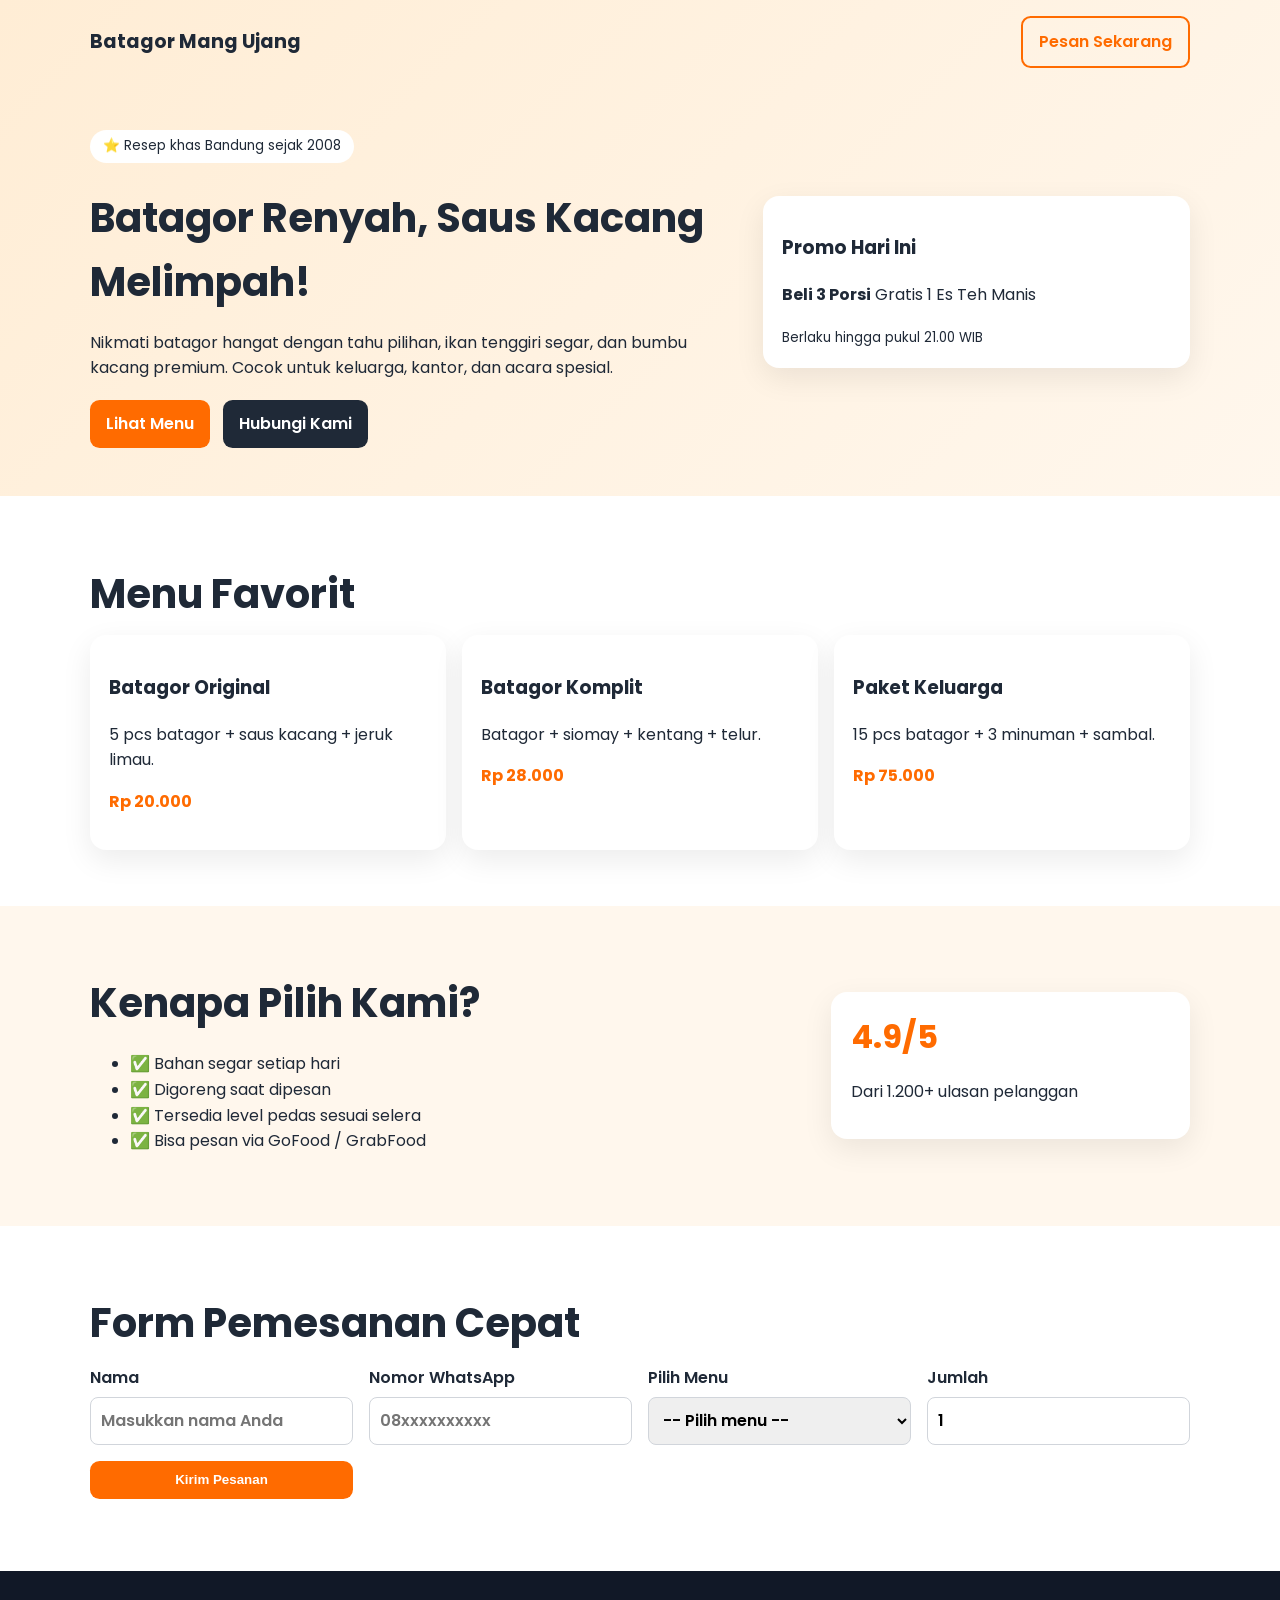
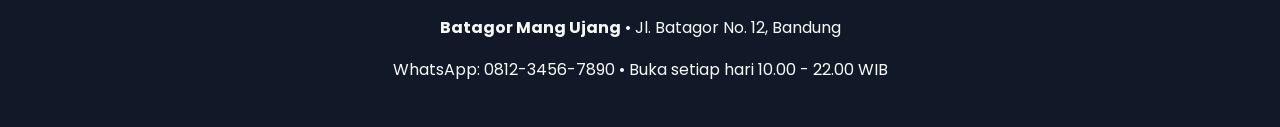
==== index.html @ 0486c5aa "Buat website penjualan batagor" ====
<!DOCTYPE html>
<html lang="id">
<head>
  <meta charset="UTF-8" />
  <meta name="viewport" content="width=device-width, initial-scale=1.0" />
  <title>Batagor Mang Ujang | Lezat & Gurih</title>
  <link rel="preconnect" href="https://fonts.googleapis.com">
  <link rel="preconnect" href="https://fonts.gstatic.com" crossorigin>
  <link href="https://fonts.googleapis.com/css2?family=Poppins:wght@400;600;700&display=swap" rel="stylesheet">
  <link rel="stylesheet" href="styles.css" />
</head>
<body>
  <header class="hero">
    <nav class="nav container">
      <h1 class="logo">Batagor Mang Ujang</h1>
      <a class="btn btn-outline" href="#pesan">Pesan Sekarang</a>
    </nav>

    <section class="hero-content container">
      <div>
        <p class="badge">⭐ Resep khas Bandung sejak 2008</p>
        <h2>Batagor Renyah, Saus Kacang Melimpah!</h2>
        <p class="subtitle">
          Nikmati batagor hangat dengan tahu pilihan, ikan tenggiri segar,
          dan bumbu kacang premium. Cocok untuk keluarga, kantor, dan acara spesial.
        </p>
        <div class="hero-actions">
          <a class="btn" href="#menu">Lihat Menu</a>
          <a class="btn btn-light" href="#kontak">Hubungi Kami</a>
        </div>
      </div>
      <div class="hero-card">
        <h3>Promo Hari Ini</h3>
        <p><strong>Beli 3 Porsi</strong> Gratis 1 Es Teh Manis</p>
        <small>Berlaku hingga pukul 21.00 WIB</small>
      </div>
    </section>
  </header>

  <main>
    <section id="menu" class="section container">
      <h2>Menu Favorit</h2>
      <div class="grid">
        <article class="card">
          <h3>Batagor Original</h3>
          <p>5 pcs batagor + saus kacang + jeruk limau.</p>
          <p class="price">Rp 20.000</p>
        </article>
        <article class="card">
          <h3>Batagor Komplit</h3>
          <p>Batagor + siomay + kentang + telur.</p>
          <p class="price">Rp 28.000</p>
        </article>
        <article class="card">
          <h3>Paket Keluarga</h3>
          <p>15 pcs batagor + 3 minuman + sambal.</p>
          <p class="price">Rp 75.000</p>
        </article>
      </div>
    </section>

    <section class="section section-alt">
      <div class="container benefit-wrap">
        <div>
          <h2>Kenapa Pilih Kami?</h2>
          <ul>
            <li>✅ Bahan segar setiap hari</li>
            <li>✅ Digoreng saat dipesan</li>
            <li>✅ Tersedia level pedas sesuai selera</li>
            <li>✅ Bisa pesan via GoFood / GrabFood</li>
          </ul>
        </div>
        <div class="rating-card">
          <p class="rating">4.9/5</p>
          <p>Dari 1.200+ ulasan pelanggan</p>
        </div>
      </div>
    </section>

    <section id="pesan" class="section container">
      <h2>Form Pemesanan Cepat</h2>
      <form id="orderForm" class="order-form">
        <label>
          Nama
          <input type="text" id="nama" required placeholder="Masukkan nama Anda" />
        </label>
        <label>
          Nomor WhatsApp
          <input type="tel" id="wa" required placeholder="08xxxxxxxxxx" />
        </label>
        <label>
          Pilih Menu
          <select id="menuPilihan" required>
            <option value="">-- Pilih menu --</option>
            <option>Batagor Original - Rp 20.000</option>
            <option>Batagor Komplit - Rp 28.000</option>
            <option>Paket Keluarga - Rp 75.000</option>
          </select>
        </label>
        <label>
          Jumlah
          <input type="number" id="jumlah" min="1" value="1" required />
        </label>
        <button type="submit" class="btn">Kirim Pesanan</button>
      </form>
      <p id="result" class="result" aria-live="polite"></p>
    </section>
  </main>

  <footer id="kontak" class="footer">
    <div class="container">
      <p><strong>Batagor Mang Ujang</strong> • Jl. Batagor No. 12, Bandung</p>
      <p>WhatsApp: 0812-3456-7890 • Buka setiap hari 10.00 - 22.00 WIB</p>
    </div>
  </footer>

  <script src="script.js"></script>
</body>
</html>
---- styles.css ----
:root {
  --primary: #ff6b00;
  --dark: #1f2937;
  --light: #fff7ed;
  --white: #ffffff;
}

* { box-sizing: border-box; }
body {
  margin: 0;
  font-family: "Poppins", sans-serif;
  color: var(--dark);
  background: #fff;
  line-height: 1.6;
}

.container {
  width: min(1100px, 92%);
  margin: 0 auto;
}

.hero {
  background: linear-gradient(135deg, #ffedd5, #fff7ed);
  padding-bottom: 3rem;
}

.nav {
  display: flex;
  justify-content: space-between;
  align-items: center;
  padding: 1rem 0;
}

.logo { margin: 0; font-size: 1.2rem; }

.hero-content {
  display: grid;
  grid-template-columns: 1.5fr 1fr;
  gap: 2rem;
  align-items: center;
  padding-top: 2rem;
}

.badge {
  display: inline-block;
  background: var(--white);
  padding: 0.35rem 0.8rem;
  border-radius: 999px;
  font-size: 0.85rem;
}

h2 { font-size: clamp(1.8rem, 4vw, 2.5rem); margin: 0.6rem 0; }
.subtitle { max-width: 60ch; }

.hero-actions { display: flex; gap: 0.8rem; margin-top: 1.2rem; }

.btn {
  display: inline-block;
  text-decoration: none;
  background: var(--primary);
  color: white;
  border: none;
  padding: 0.7rem 1rem;
  border-radius: 0.6rem;
  cursor: pointer;
  font-weight: 600;
}

.btn-light { background: var(--dark); }
.btn-outline {
  background: transparent;
  border: 2px solid var(--primary);
  color: var(--primary);
}

.hero-card, .card, .rating-card {
  background: var(--white);
  border-radius: 1rem;
  padding: 1.2rem;
  box-shadow: 0 10px 30px rgba(0, 0, 0, 0.08);
}

.section { padding: 3.5rem 0; }
.section-alt { background: var(--light); }

.grid {
  display: grid;
  grid-template-columns: repeat(auto-fit, minmax(220px, 1fr));
  gap: 1rem;
}

.price { color: var(--primary); font-weight: 700; }

.benefit-wrap {
  display: grid;
  grid-template-columns: 2fr 1fr;
  gap: 1.5rem;
  align-items: center;
}

.rating {
  margin: 0;
  font-size: 2rem;
  font-weight: 700;
  color: var(--primary);
}

.order-form {
  display: grid;
  grid-template-columns: repeat(auto-fit, minmax(220px, 1fr));
  gap: 1rem;
}

label { display: flex; flex-direction: column; gap: 0.4rem; font-weight: 600; }
input, select {
  padding: 0.65rem;
  border: 1px solid #d1d5db;
  border-radius: 0.5rem;
  font: inherit;
}

.result {
  margin-top: 1rem;
  font-weight: 600;
}

.footer {
  background: #111827;
  color: #f9fafb;
  padding: 1.8rem 0;
  text-align: center;
}

@media (max-width: 800px) {
  .hero-content,
  .benefit-wrap {
    grid-template-columns: 1fr;
  }
}
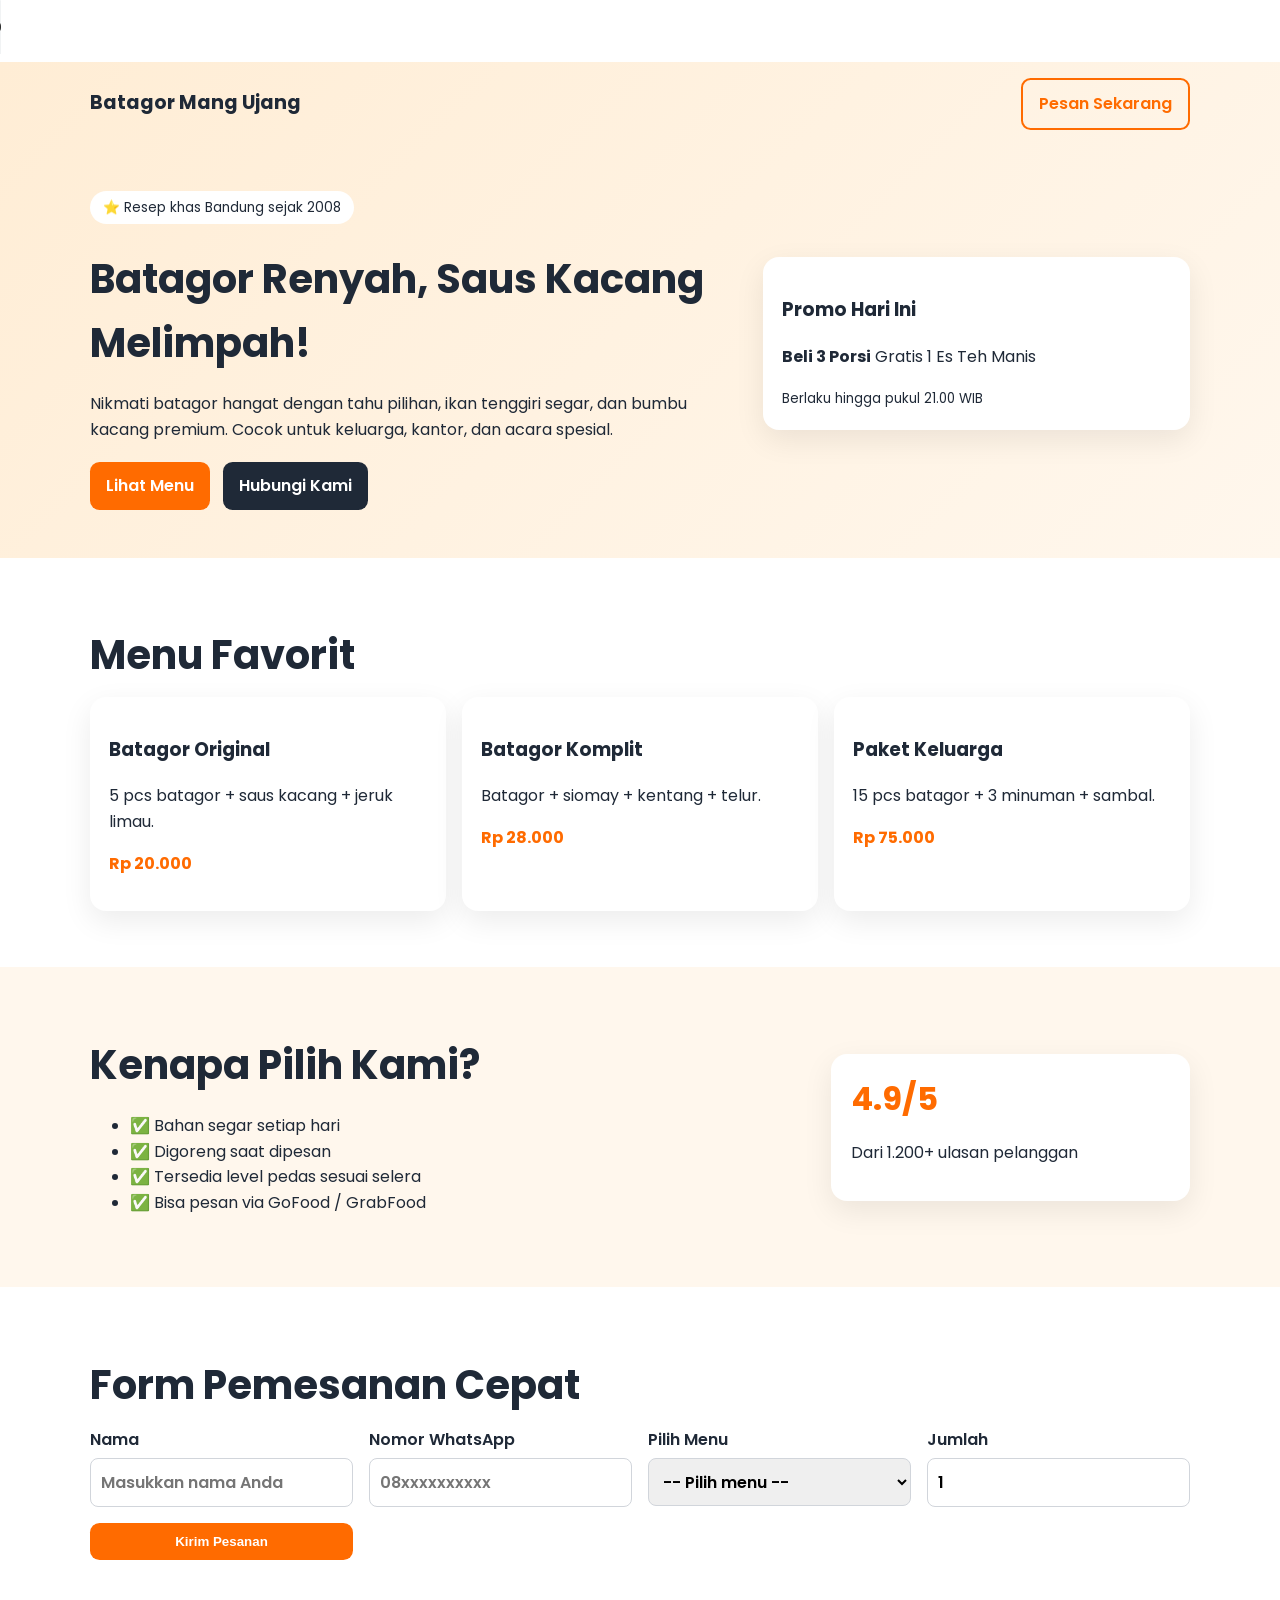
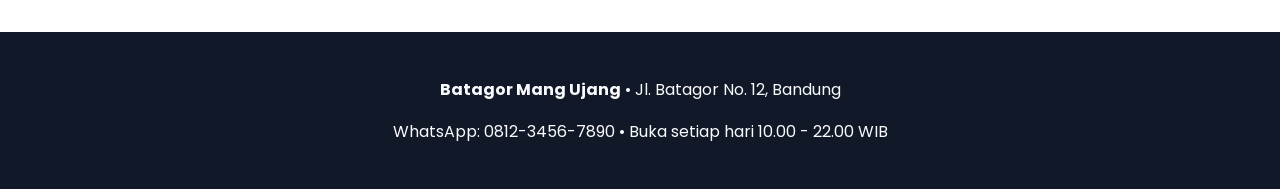
==== commit 4905568d: "tes" ====
--- a/index.html
+++ b/index.html
@@ -10,6 +10,10 @@
   <link rel="stylesheet" href="styles.css" />
 </head>
 <body>
+  <audio controls>
+    <source src="batagorujang.mp3" type="mp3">
+    Browser Anda tidak mendukung pemutar audio.
+  </audio>
   <header class="hero">
     <nav class="nav container">
       <h1 class="logo">Batagor Mang Ujang</h1>
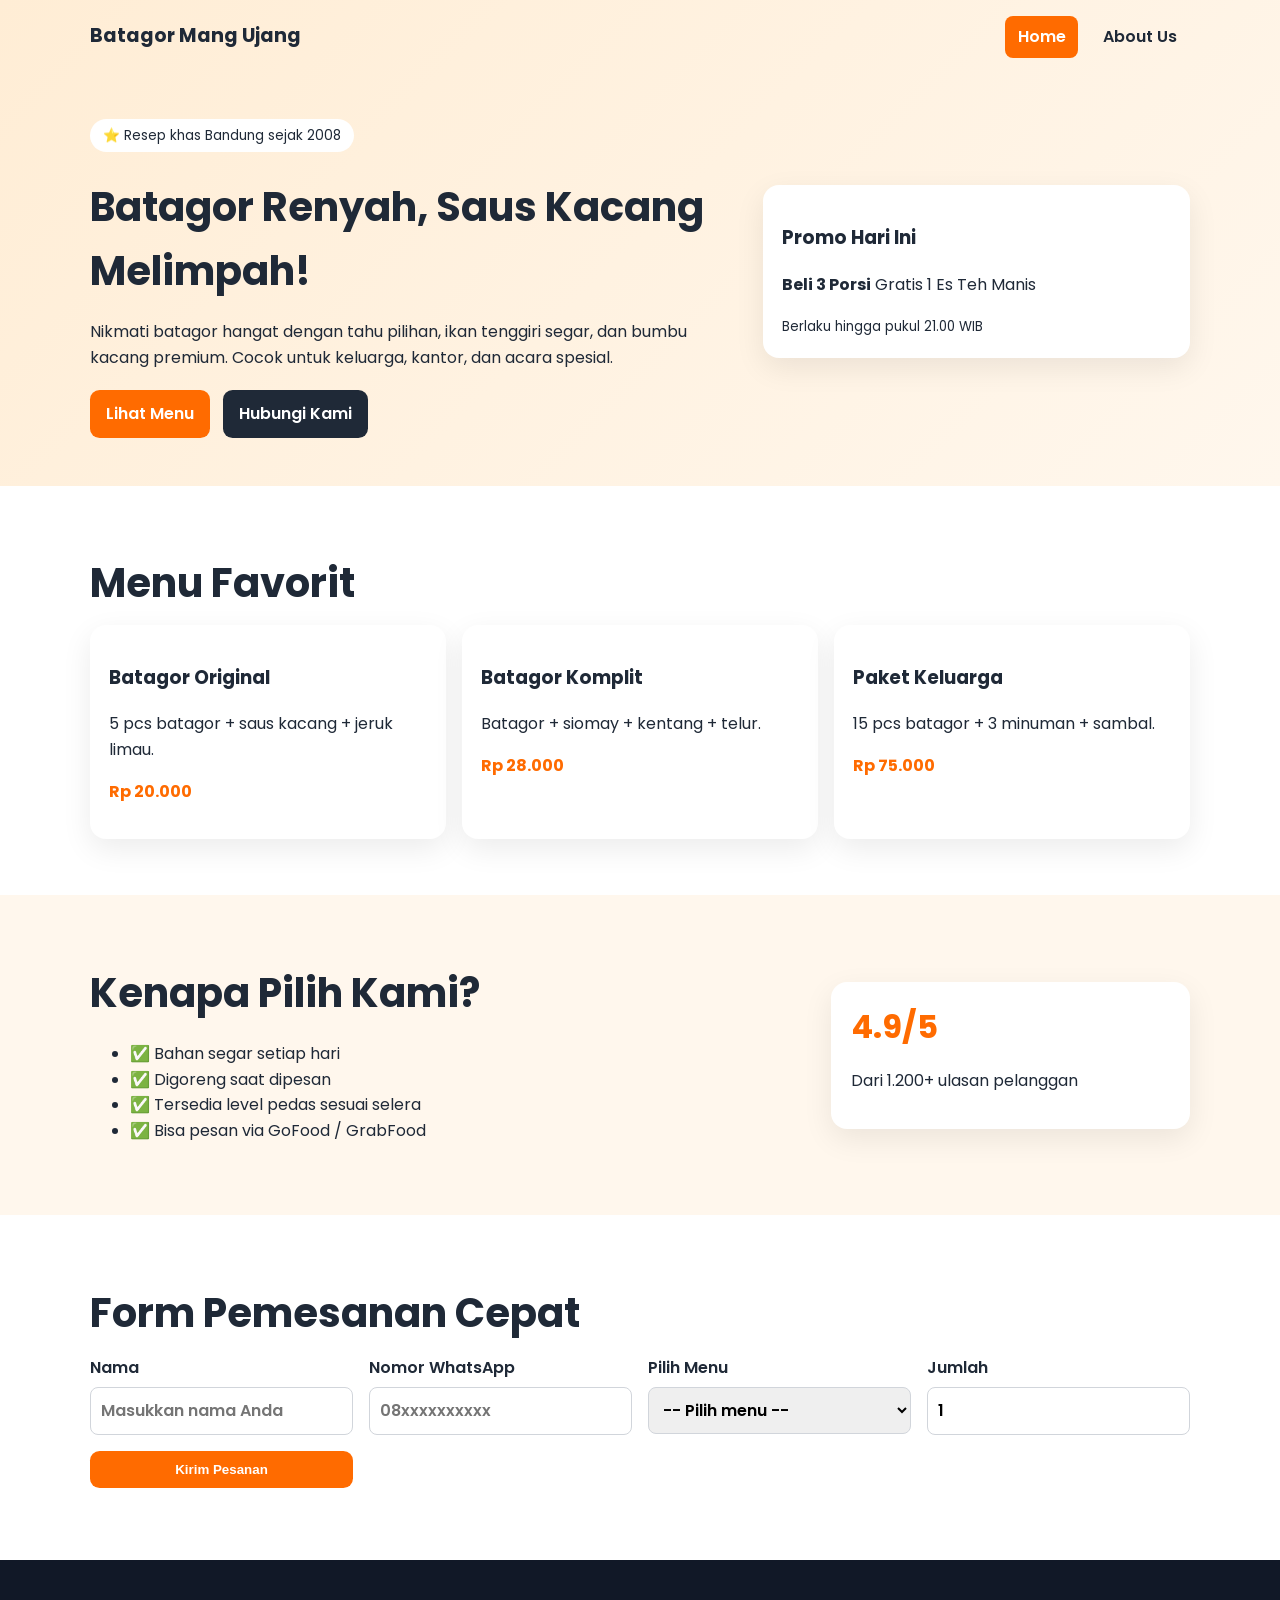
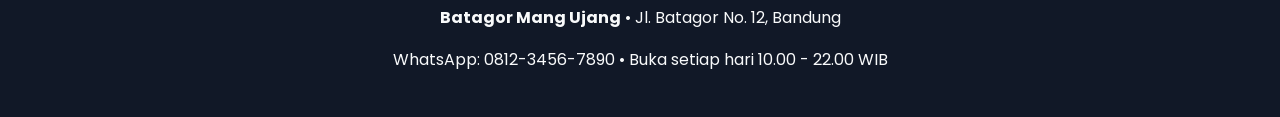
==== commit 66d42b5d: "Tambah halaman About Us dan navigasi header" ====
--- a/index.html
+++ b/index.html
@@ -10,14 +10,13 @@
   <link rel="stylesheet" href="styles.css" />
 </head>
 <body>
-  <audio controls>
-    <source src="batagorujang.mp3" type="mp3">
-    Browser Anda tidak mendukung pemutar audio.
-  </audio>
   <header class="hero">
     <nav class="nav container">
       <h1 class="logo">Batagor Mang Ujang</h1>
-      <a class="btn btn-outline" href="#pesan">Pesan Sekarang</a>
+      <div class="nav-links">
+        <a href="index.html" class="nav-link nav-link-active">Home</a>
+        <a href="about.html" class="nav-link">About Us</a>
+      </div>
     </nav>
 
     <section class="hero-content container">
--- a/styles.css
+++ b/styles.css
@@ -137,3 +137,39 @@
     grid-template-columns: 1fr;
   }
 }
+
+.nav-links {
+  display: flex;
+  gap: 0.75rem;
+  align-items: center;
+}
+
+.nav-link {
+  text-decoration: none;
+  color: var(--dark);
+  font-weight: 600;
+  padding: 0.5rem 0.8rem;
+  border-radius: 0.5rem;
+}
+
+.nav-link:hover {
+  background: #fed7aa;
+}
+
+.nav-link-active {
+  background: var(--primary);
+  color: var(--white);
+}
+
+.hero-small {
+  padding-bottom: 1.5rem;
+}
+
+.single-column {
+  grid-template-columns: 1fr;
+}
+
+.history {
+  display: grid;
+  gap: 1rem;
+}
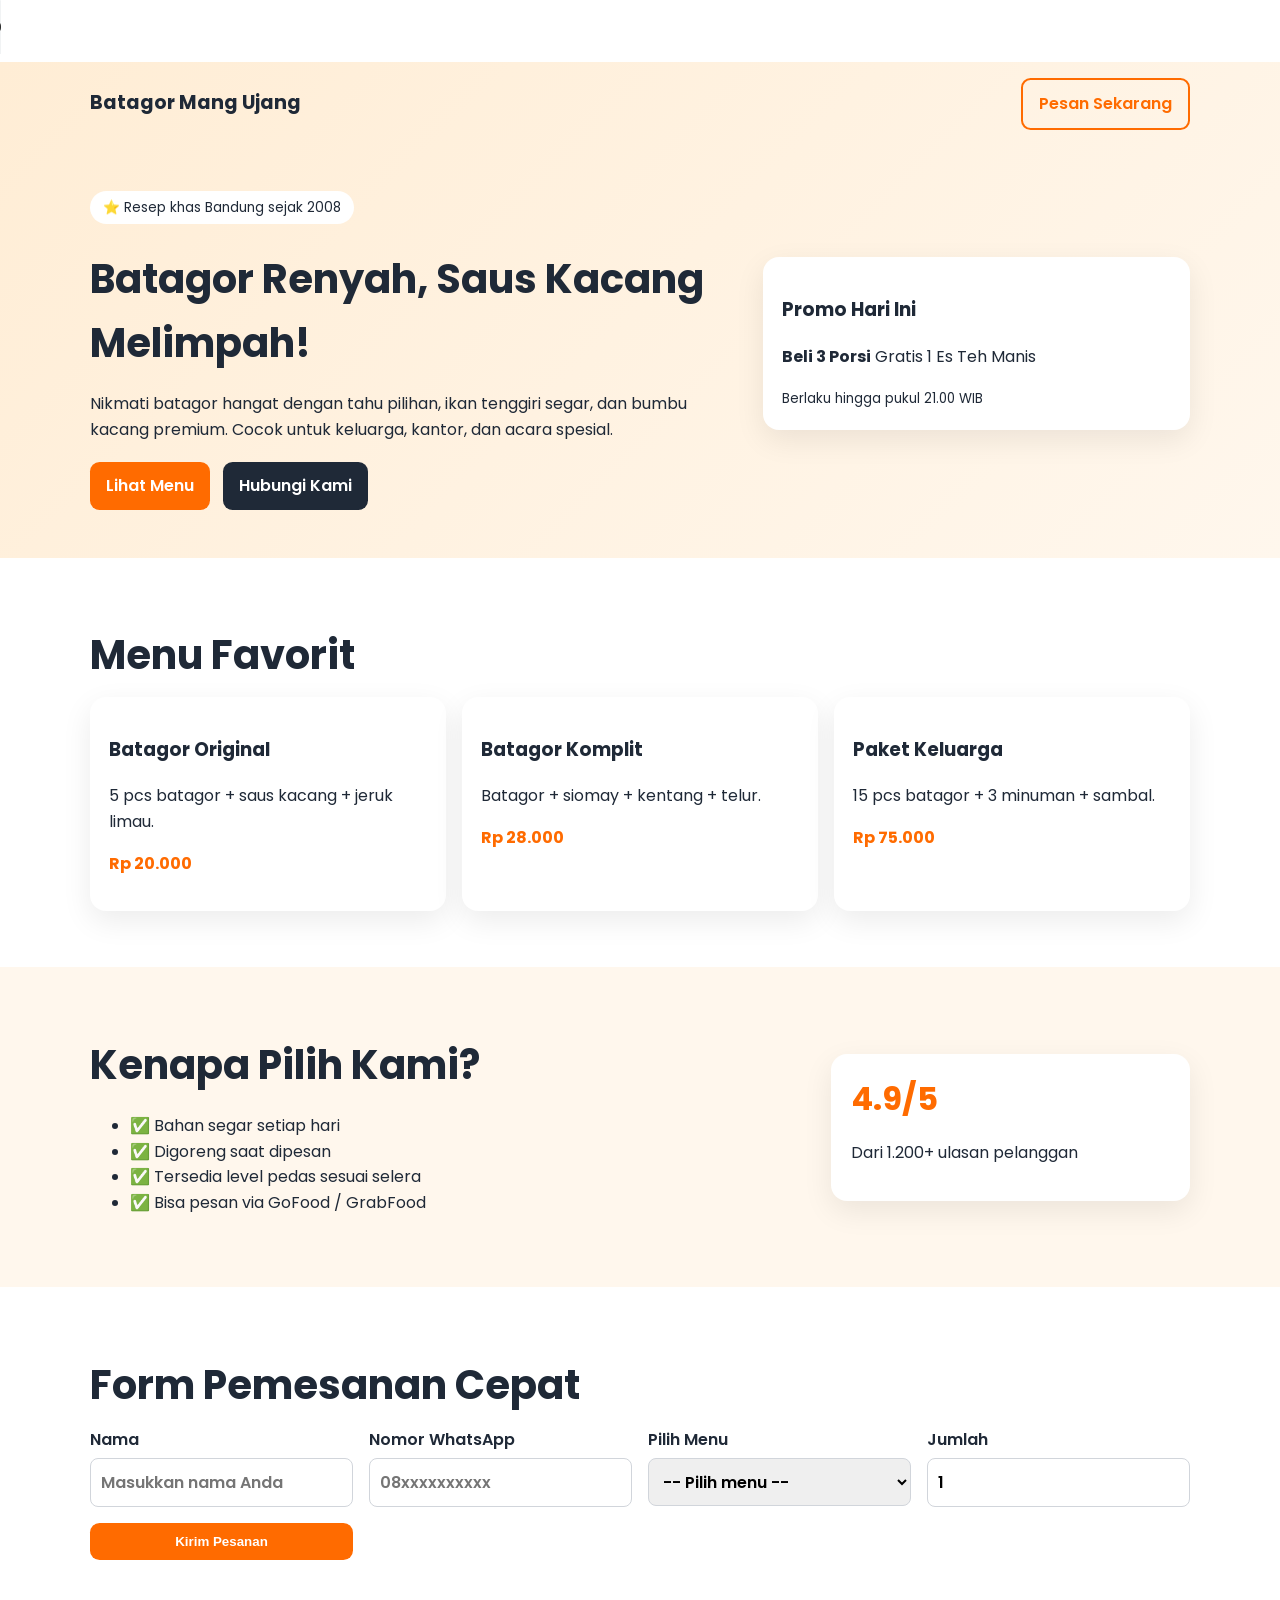
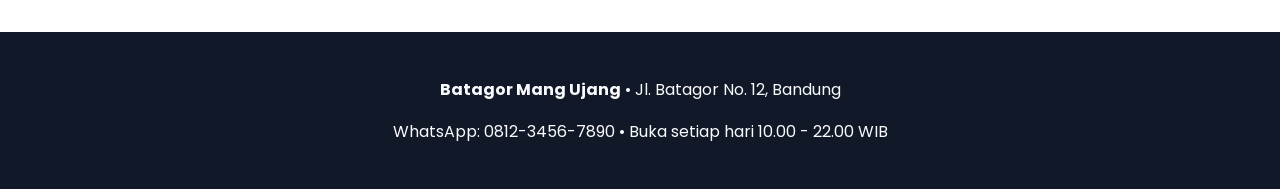
==== commit 0efb8ec6: "Merge branch 'main' into codex/buat-website-untuk-penjualan-batagor-7lv73b" ====
--- a/index.html
+++ b/index.html
@@ -10,13 +10,14 @@
   <link rel="stylesheet" href="styles.css" />
 </head>
 <body>
+  <audio controls>
+    <source src="batagorujang.mp3" type="audio/mpeg">
+    Browser Anda tidak mendukung pemutar audio.
+  </audio>
   <header class="hero">
     <nav class="nav container">
       <h1 class="logo">Batagor Mang Ujang</h1>
-      <div class="nav-links">
-        <a href="index.html" class="nav-link nav-link-active">Home</a>
-        <a href="about.html" class="nav-link">About Us</a>
-      </div>
+      <a class="btn btn-outline" href="#pesan">Pesan Sekarang</a>
     </nav>
 
     <section class="hero-content container">
--- a/styles.css
+++ b/styles.css
@@ -137,39 +137,3 @@
     grid-template-columns: 1fr;
   }
 }
-
-.nav-links {
-  display: flex;
-  gap: 0.75rem;
-  align-items: center;
-}
-
-.nav-link {
-  text-decoration: none;
-  color: var(--dark);
-  font-weight: 600;
-  padding: 0.5rem 0.8rem;
-  border-radius: 0.5rem;
-}
-
-.nav-link:hover {
-  background: #fed7aa;
-}
-
-.nav-link-active {
-  background: var(--primary);
-  color: var(--white);
-}
-
-.hero-small {
-  padding-bottom: 1.5rem;
-}
-
-.single-column {
-  grid-template-columns: 1fr;
-}
-
-.history {
-  display: grid;
-  gap: 1rem;
-}
